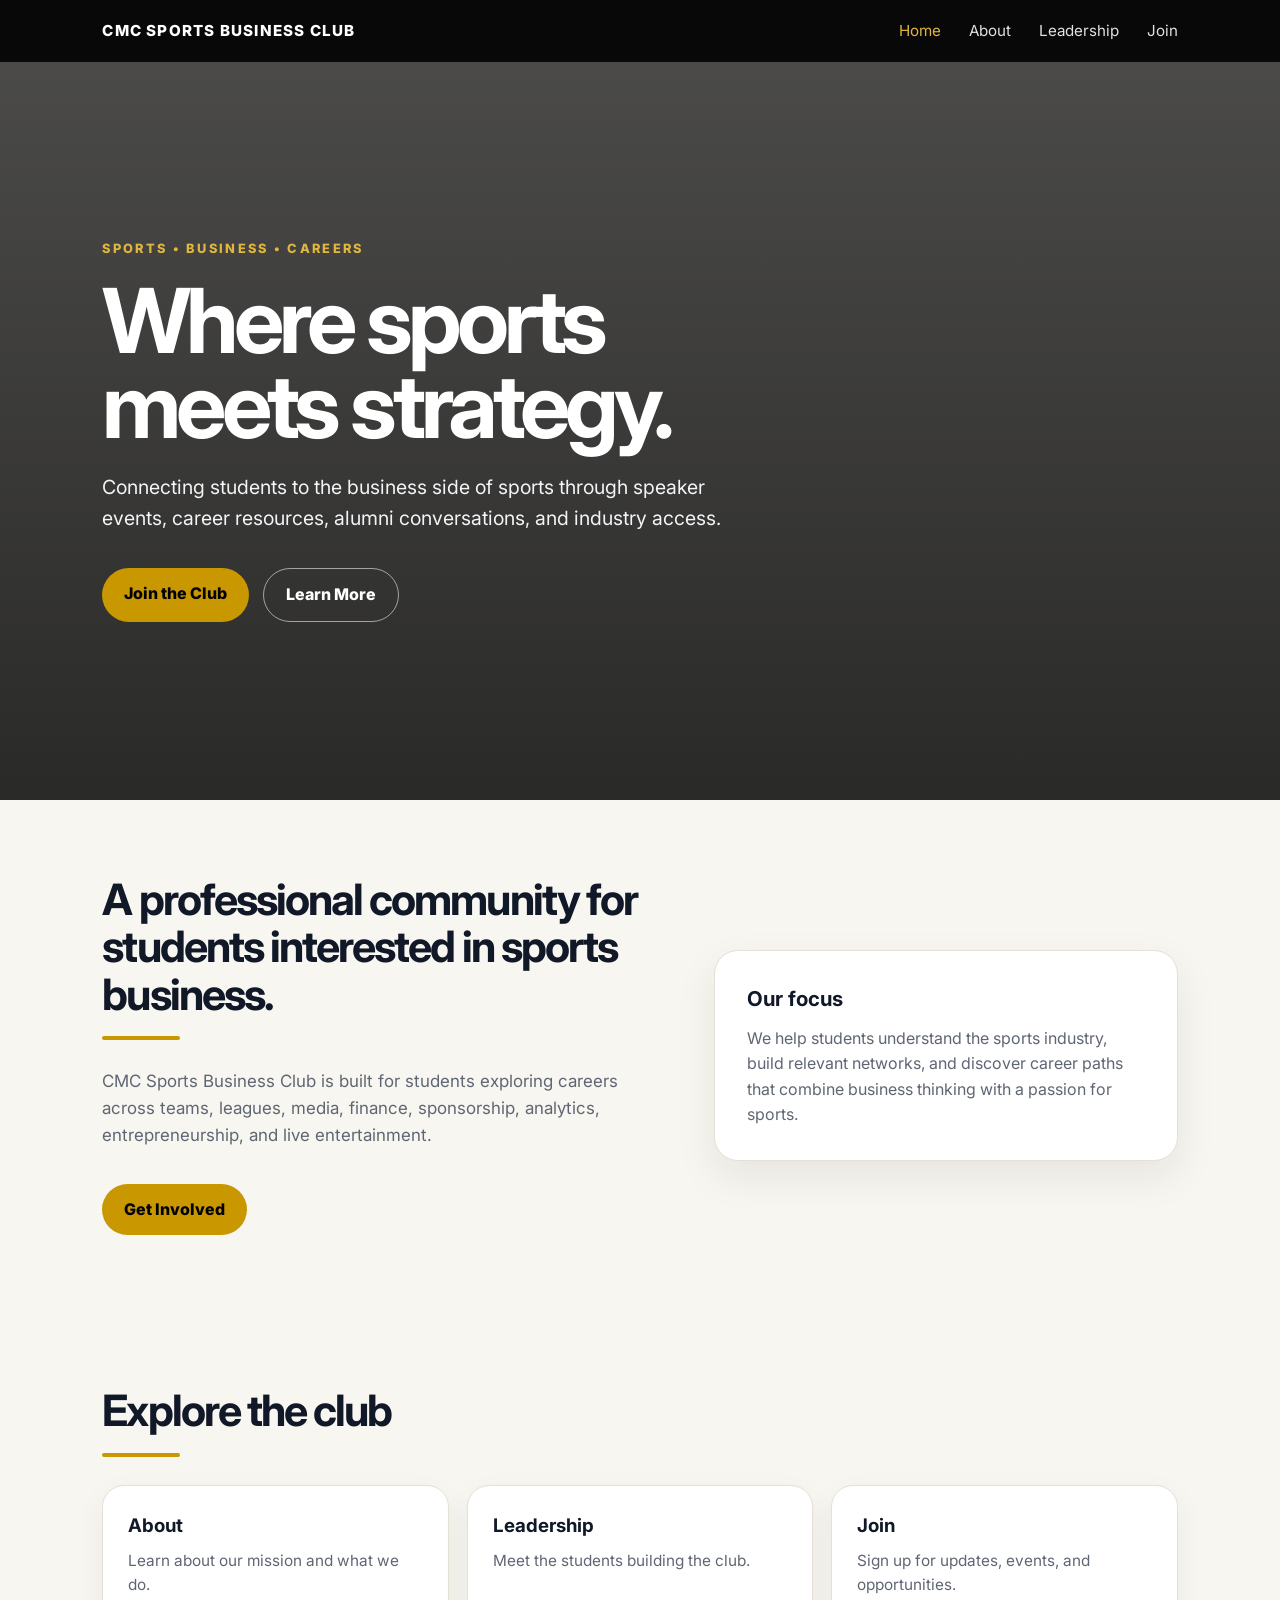
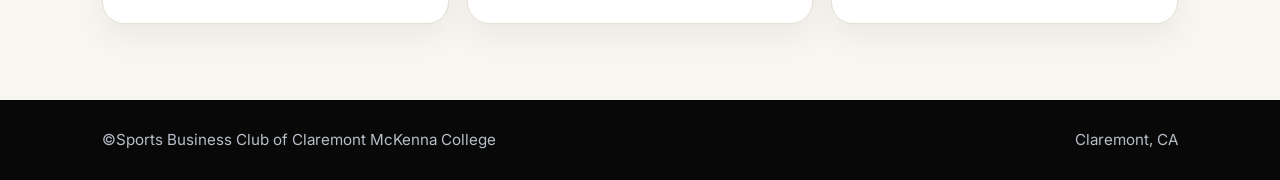
==== index.html @ cc976f1b "Add files via upload" ====
<!DOCTYPE html>
<html lang="en">
<head>
  <meta charset="UTF-8" />
  <meta name="viewport" content="width=device-width, initial-scale=1.0" />
  <title>CMC Sports Business Club</title>

  <link rel="preconnect" href="https://fonts.googleapis.com">
  <link rel="preconnect" href="https://fonts.gstatic.com" crossorigin>
  <link href="https://fonts.googleapis.com/css2?family=Inter:wght@400;500;600;700;800;900&display=swap" rel="stylesheet">

  <link rel="stylesheet" href="style.css" />
</head>

<body>

  <header>
    <div class="logo">CMC Sports Business Club</div>

    <nav>
      <a class="active" href="index.html">Home</a>
      <a href="about.html">About</a>
      <a href="leadership.html">Leadership</a>
      <a href="join.html">Join</a>
    </nav>
  </header>

  <main>

    <section class="hero">
      <div class="hero-content">

        <div class="eyebrow">
          SPORTS • BUSINESS • CAREERS
        </div>

        <h1>
          Where sports<br>
          meets strategy.
        </h1>

        <p>
          Connecting students to the business side of sports through speaker events,
          career resources, alumni conversations, and industry access.
        </p>

        <div class="button-row">
          <a href="join.html" class="btn btn-primary">
            Join the Club
          </a>

          <a href="about.html" class="btn btn-secondary">
            Learn More
          </a>
        </div>

      </div>
    </section>

    <section>

      <div class="home-grid">

        <div>

          <h2 class="section-title">
            A professional community for students interested in sports business.
          </h2>

          <div class="gold-line"></div>

          <p class="section-intro">
            CMC Sports Business Club is built for students exploring careers across teams,
            leagues, media, finance, sponsorship, analytics, entrepreneurship,
            and live entertainment.
          </p>

          <a href="join.html" class="btn btn-primary">
            Get Involved
          </a>

        </div>

        <div class="info-card">

          <h3>Our focus</h3>

          <p>
            We help students understand the sports industry, build relevant
            networks, and discover career paths that combine business thinking
            with a passion for sports.
          </p>

        </div>

      </div>

    </section>

    <section>

      <h2 class="section-title">
        Explore the club
      </h2>

      <div class="gold-line"></div>

      <div class="quick-links">

        <a class="quick-link" href="about.html">
          <h3>About</h3>
          <p>Learn about our mission and what we do.</p>
        </a>

        <a class="quick-link" href="leadership.html">
          <h3>Leadership</h3>
          <p>Meet the students building the club.</p>
        </a>

        <a class="quick-link" href="join.html">
          <h3>Join</h3>
          <p>Sign up for updates, events, and opportunities.</p>
        </a>

      </div>

    </section>

  </main>

  <footer>
    <span>©Sports Business Club of Claremont McKenna College</span>
    <span>Claremont, CA</span>
  </footer>
</body>
</html>
---- style.css ----
:root {
  --dark: #080808;
  --cardinal: #9D2235;
  --cardinal-dark: #5C101D;
  --gold: #C99700;
  --gold-light: #E0B63F;
  --light: #F8F6F0;
  --text: #111827;
  --muted: #5F6673;
  --border: #E6E0D5;
}

* {
  margin: 0;
  padding: 0;
  box-sizing: border-box;
}

body {
  font-family: 'Inter', Arial, Helvetica, sans-serif;
  color: var(--text);
  background: var(--light);
  line-height: 1.6;
}

header {
  background: var(--dark);
  color: white;
  padding: 18px 8%;
  display: flex;
  justify-content: space-between;
  align-items: center;
  position: sticky;
  top: 0;
  z-index: 10;
}

.logo {
  font-weight: 800;
  letter-spacing: 0.08em;
  text-transform: uppercase;
  font-size: 0.95rem;
}

nav a {
  color: white;
  text-decoration: none;
  margin-left: 24px;
  font-size: 0.95rem;
  opacity: 0.88;
}

nav a:hover,
nav a.active {
  opacity: 1;
  color: var(--gold-light);
}

.hero {
  min-height: 82vh;
  background:
    linear-gradient(rgba(8, 8, 8, 0.72), rgba(8, 8, 8, 0.86)),
    url('https://images.unsplash.com/photo-1546519638-68e109498ffc?auto=format&fit=crop&w=1800&q=80');
  background-size: cover;
  background-position: center;
  color: white;
  display: flex;
  align-items: center;
  padding: 0 8%;
}

.hero-content {
  max-width: 790px;
}

.eyebrow {
  color: var(--gold-light);
  text-transform: uppercase;
  letter-spacing: 0.18em;
  font-size: 0.8rem;
  font-weight: 800;
  margin-bottom: 18px;
}

h1 {
  font-size: clamp(2.8rem, 7vw, 5.8rem);
  line-height: 0.95;
  margin-bottom: 24px;
  letter-spacing: -0.055em;
}

.hero p {
  font-size: 1.22rem;
  max-width: 650px;
  color: #F3F4F6;
  margin-bottom: 34px;
}

.button-row {
  display: flex;
  gap: 14px;
  flex-wrap: wrap;
}

.btn {
  display: inline-block;
  padding: 13px 22px;
  border-radius: 999px;
  text-decoration: none;
  font-weight: 800;
  transition: 0.2s ease;
}

.btn-primary {
  background: var(--gold);
  color: black;
}

.btn-primary:hover {
  background: var(--gold-light);
  transform: translateY(-2px);
}

.btn-secondary {
  border: 1px solid rgba(255, 255, 255, 0.55);
  color: white;
}

.btn-secondary:hover {
  border-color: white;
  color: var(--gold-light);
  transform: translateY(-2px);
}

.page-hero {
  background: linear-gradient(135deg, var(--cardinal), var(--dark));
  color: white;
  padding: 105px 8%;
}

.page-hero h1 {
  max-width: 920px;
}

.page-hero p {
  max-width: 720px;
  color: #F5E9E9;
  font-size: 1.15rem;
}

section {
  padding: 76px 8%;
}

.section-title {
  font-size: clamp(2rem, 4vw, 2.7rem);
  line-height: 1.1;
  margin-bottom: 18px;
  letter-spacing: -0.045em;
}

.gold-line {
  width: 78px;
  height: 4px;
  background: var(--gold);
  border-radius: 999px;
  margin: 18px 0 28px;
}

.section-intro {
  max-width: 780px;
  color: var(--muted);
  font-size: 1.06rem;
  margin-bottom: 34px;
}

.home-grid {
  display: grid;
  grid-template-columns: 1.1fr 0.9fr;
  gap: 44px;
  align-items: center;
}

.info-card,
.card,
.person,
.join-card {
  background: white;
  border: 1px solid var(--border);
  border-radius: 24px;
  box-shadow: 0 16px 42px rgba(15, 23, 42, 0.08);
}

.info-card {
  padding: 32px;
}

.info-card h3,
.card h3,
.person h3 {
  margin-bottom: 10px;
  font-size: 1.28rem;
}

.info-card p,
.card p,
.person p,
.join-card p {
  color: var(--muted);
}

.cards {
  display: grid;
  grid-template-columns: repeat(3, 1fr);
  gap: 22px;
}

.card {
  padding: 28px;
}

.quick-links {
  display: grid;
  grid-template-columns: repeat(3, 1fr);
  gap: 18px;
}

.quick-link {
  background: white;
  padding: 25px;
  border-radius: 22px;
  border: 1px solid var(--border);
  text-decoration: none;
  color: var(--text);
  box-shadow: 0 12px 32px rgba(15, 23, 42, 0.06);
  transition: 0.2s ease;
}

.quick-link:hover {
  transform: translateY(-4px);
  box-shadow: 0 18px 38px rgba(15, 23, 42, 0.1);
}

.quick-link h3 {
  margin-bottom: 8px;
}

.quick-link p {
  color: var(--muted);
  font-size: 0.96rem;
}

.team {
  display: grid;
  grid-template-columns: repeat(2, 1fr);
  gap: 28px;
}

.person {
  padding: 28px;
}

.photo {
  width: 100%;
  aspect-ratio: 1 / 1;
  object-fit: cover;
  border-radius: 20px;
  margin-bottom: 18px;
}

.join-card {
  padding: 36px;
  max-width: 760px;
}

.join-card h2 {
  margin-bottom: 14px;
  font-size: 2rem;
  letter-spacing: -0.04em;
}

.join-card p {
  margin-bottom: 26px;
}

footer {
  background: var(--dark);
  color: #B7BEC8;
  padding: 28px 8%;
  display: flex;
  justify-content: space-between;
  gap: 16px;
  flex-wrap: wrap;
  font-size: 0.95rem;
}

footer a {
  color: #F3F4F6;
  text-decoration: none;
}

@media (max-width: 850px) {
  header {
    flex-direction: column;
    align-items: flex-start;
    gap: 14px;
  }

  nav a {
    margin-left: 0;
    margin-right: 16px;
    display: inline-block;
    margin-bottom: 6px;
  }

  .home-grid,
  .cards,
  .quick-links,
  .team {
    grid-template-columns: 1fr;
  }

  .hero {
    min-height: 76vh;
  }
}
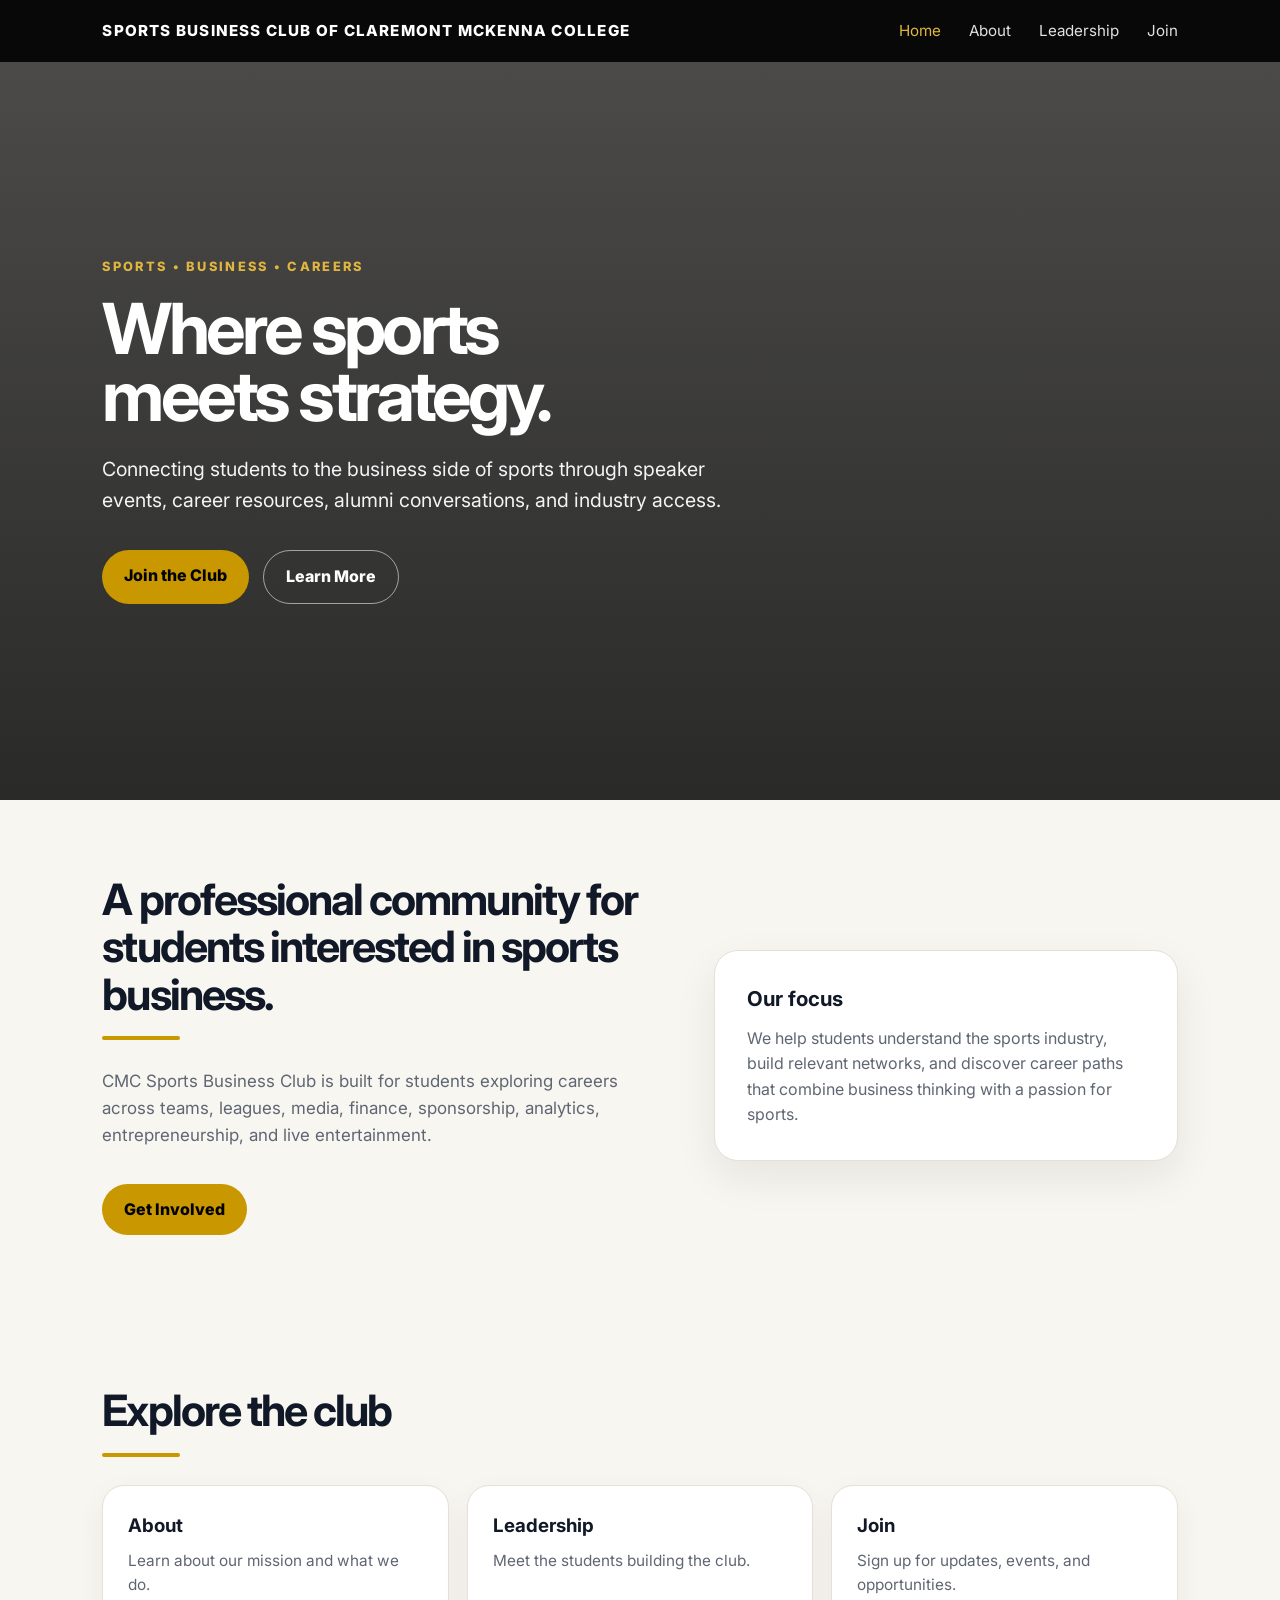
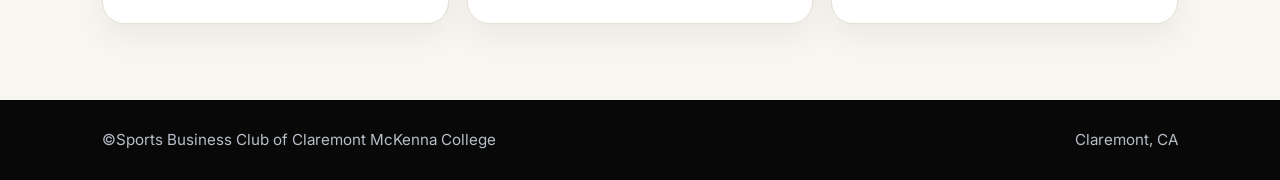
==== commit a450369a: "Update index.html" ====
--- a/index.html
+++ b/index.html
@@ -15,7 +15,7 @@
 <body>
 
   <header>
-    <div class="logo">CMC Sports Business Club</div>
+    <div class="logo">Sports Business Club of Claremont McKenna College</div>
 
     <nav>
       <a class="active" href="index.html">Home</a>
--- a/style.css
+++ b/style.css
@@ -84,7 +84,7 @@
 }
 
 h1 {
-  font-size: clamp(2.8rem, 7vw, 5.8rem);
+  font-size: clamp(2.4rem, 5.5vw, 4.4rem);
   line-height: 0.95;
   margin-bottom: 24px;
   letter-spacing: -0.055em;
@@ -136,7 +136,7 @@
 .page-hero {
   background: linear-gradient(135deg, var(--cardinal), var(--dark));
   color: white;
-  padding: 105px 8%;
+  padding: 70px 8%;
 }
 
 .page-hero h1 {
@@ -254,19 +254,26 @@
 .team {
   display: grid;
   grid-template-columns: repeat(2, 1fr);
-  gap: 28px;
+  gap: 12px;
+  max-width: 900px;
+  margin: 0 auto;
 }
 
 .person {
-  padding: 28px;
+  padding: 30px;
+  max-width: 400px;
+  margin: 0 auto;
+  text-align: center;
 }
 
 .photo {
   width: 100%;
+  max-width: 320px;
   aspect-ratio: 1 / 1;
   object-fit: cover;
-  border-radius: 20px;
-  margin-bottom: 18px;
+  border-radius: 22px;
+  margin: 0 auto 22px;
+  display: block;
 }
 
 .join-card {
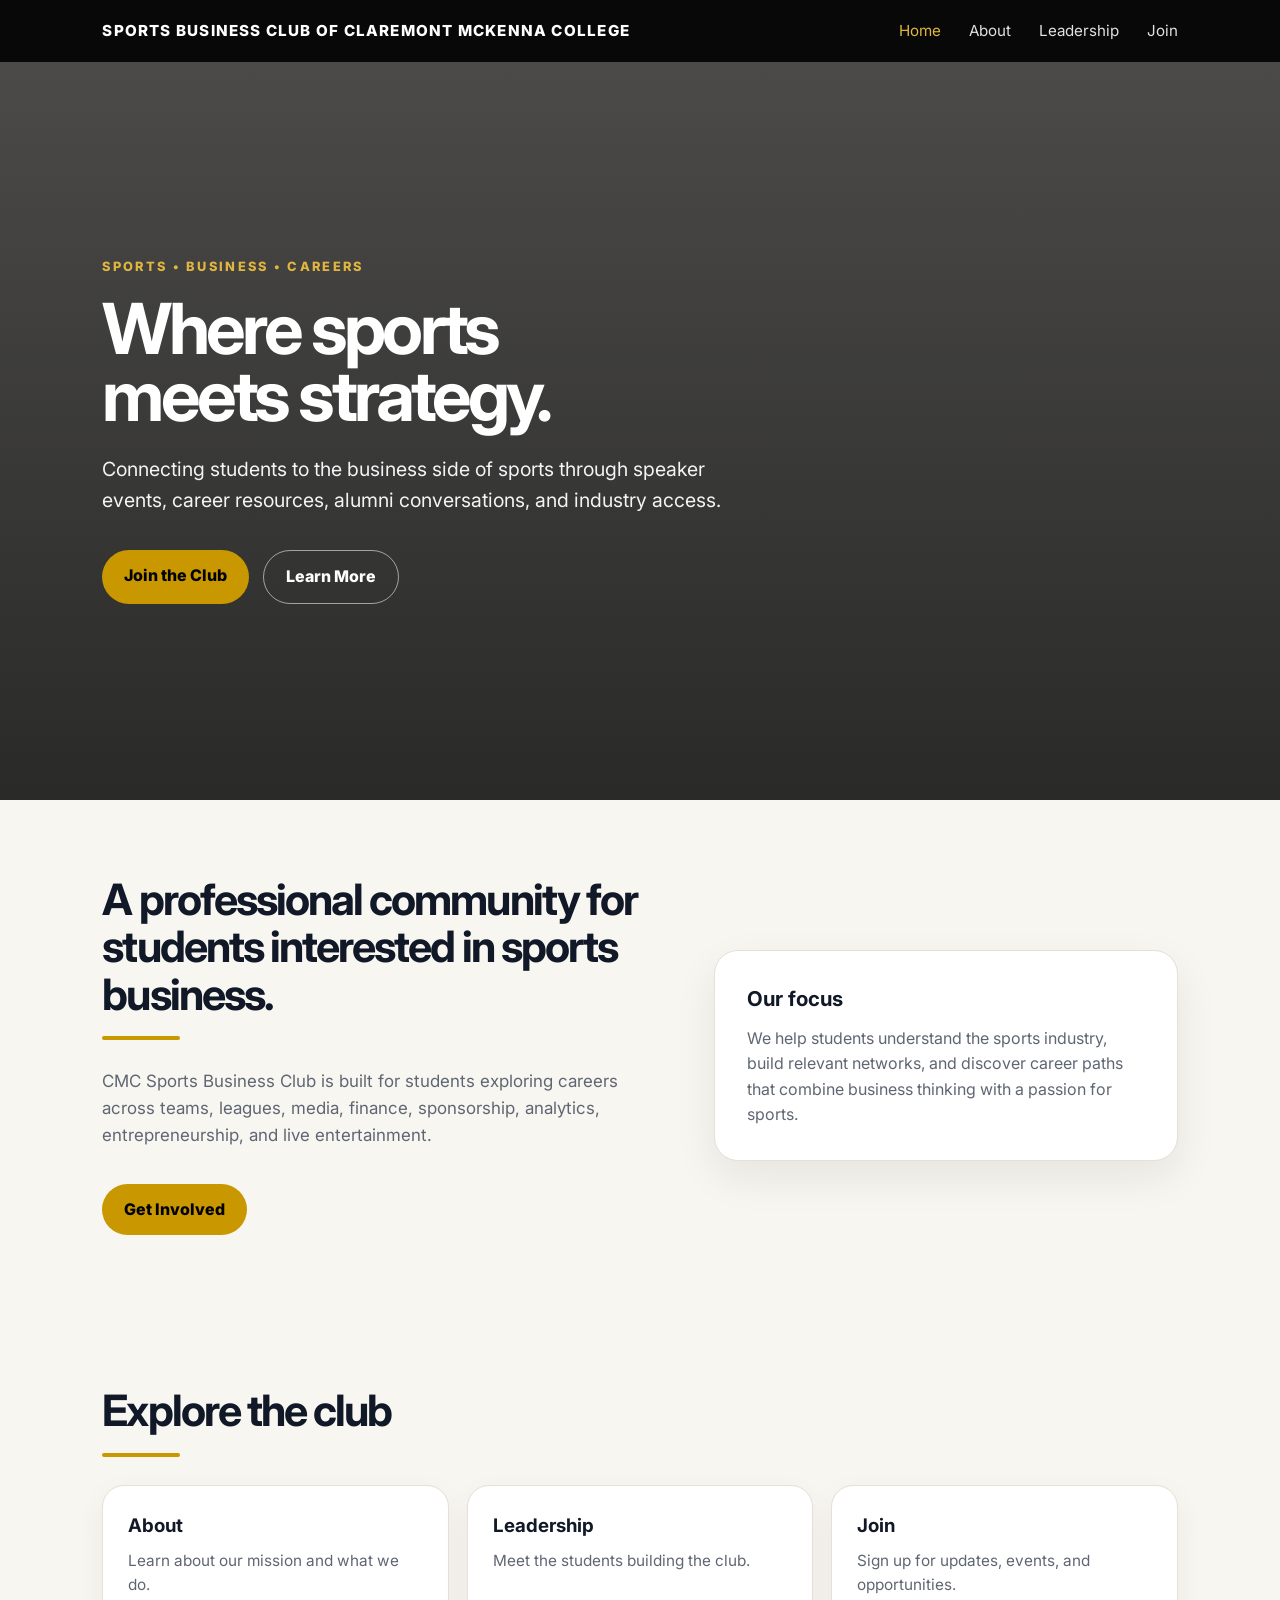
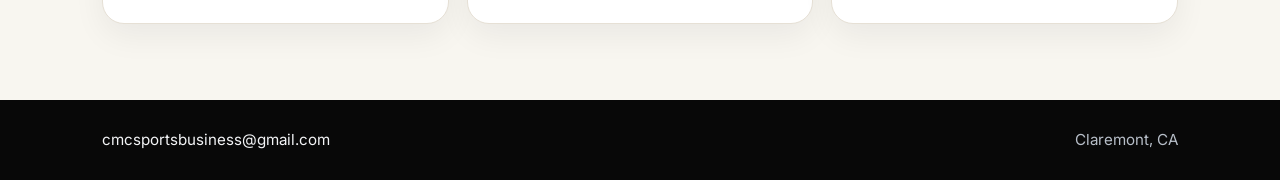
==== commit ea5c127f: "Update index.html" ====
--- a/index.html
+++ b/index.html
@@ -3,7 +3,7 @@
 <head>
   <meta charset="UTF-8" />
   <meta name="viewport" content="width=device-width, initial-scale=1.0" />
-  <title>CMC Sports Business Club</title>
+  <title>Sports Business Club of Claremont McKenna College</title>
 
   <link rel="preconnect" href="https://fonts.googleapis.com">
   <link rel="preconnect" href="https://fonts.gstatic.com" crossorigin>
@@ -129,7 +129,9 @@
   </main>
 
   <footer>
-    <span>©Sports Business Club of Claremont McKenna College</span>
+    <a href="mailto:cmcsportsbusiness@gmail.com">
+  cmcsportsbusiness@gmail.com
+</a>
     <span>Claremont, CA</span>
   </footer>
 </body>
--- a/style.css
+++ b/style.css
@@ -331,6 +331,15 @@
   .hero {
     min-height: 76vh;
   }
-}
-
-
+  .contact-box {
+  margin-top: 40px;
+  padding: 30px;
+  border: 1px solid var(--border);
+  border-radius: 18px;
+  text-align: center;
+  background: white;
+}
+
+}
+
+
